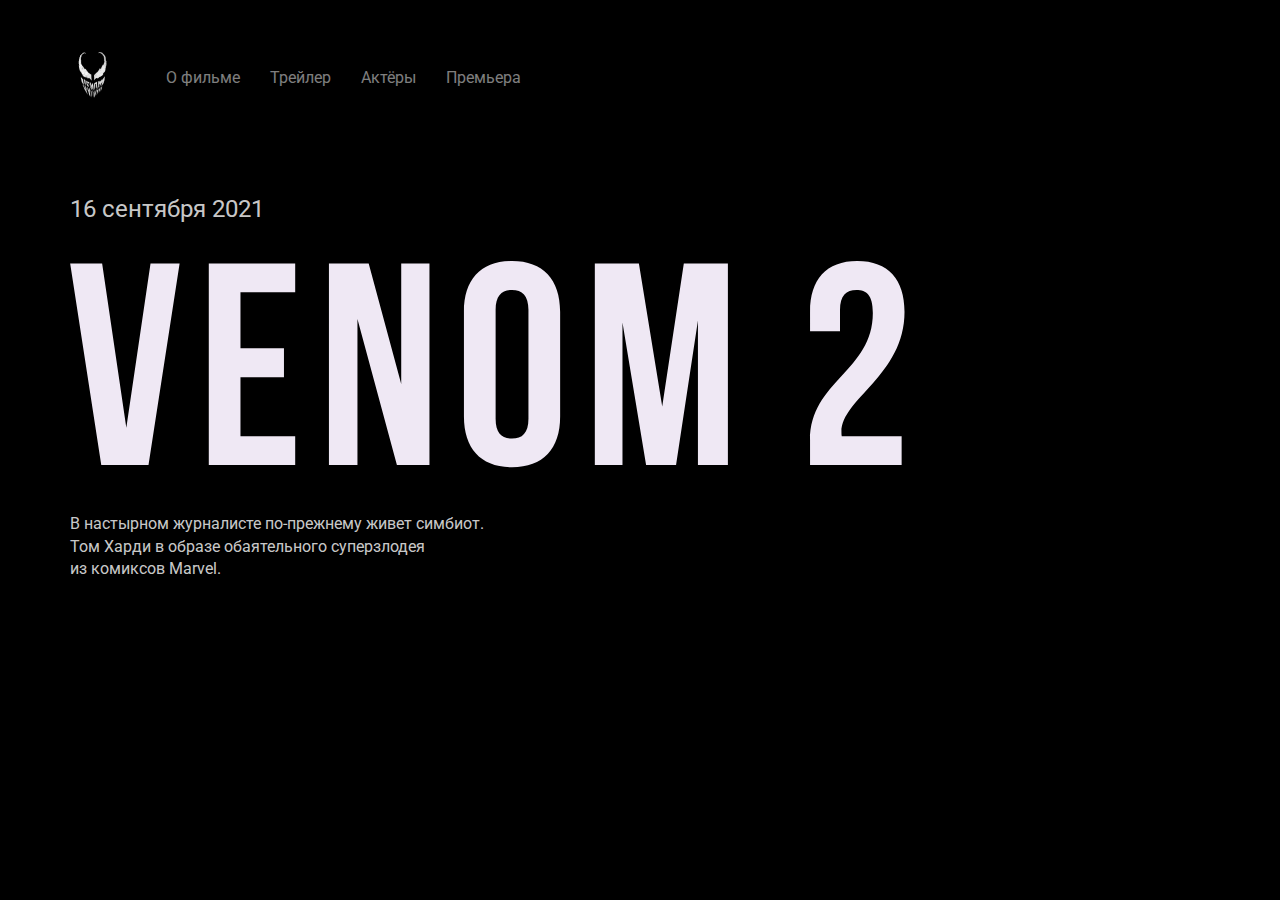
==== index.html @ 4e6f1001 "Создали структуру проекта и сверстали шапку сайта" ====
<!DOCTYPE html>
<html lang="ru">
<head>
    <meta charset="UTF-8">
    <meta http-equiv="X-UA-Compatible" content="IE=edge">
    <meta name="viewport" content="width=device-width, initial-scale=1.0">
    <title>Веном 2 - в кино</title>
    <link rel="preconnect" href="https://fonts.gstatic.com">
    <link href="https://fonts.googleapis.com/css2?family=Roboto:wght@400;700&display=swap" rel="stylesheet">
    <link rel="stylesheet" href="css/normalize.css">
    <link rel="stylesheet" href="css/style.css">
</head>
<body>
<div class="container">
        <header class="header">
            <a href="/" class="link">
                <img width="46" height="71" src="img/logo.png" alt="" class="logo-img">
            </a>
            <nav class="nav">
                <ul class="nav-menu">
                    <li class="nav-menu-item">
                        <a href="info.html/" class="nav-menu-link">О фильме</a>
                    </li>
                    <li class="nav-menu-item">
                        <a href="trailer.html/" class="nav-menu-link">Трейлер</a>
                    </li>
                    <li class="nav-menu-item">
                        <a href="actors.html/" class="nav-menu-link">Актёры</a>
                    </li>
                    <li class="nav-menu-item">
                        <a href="premier.html/" class="nav-menu-link">Премьера</a>
                    </li>
                </ul>
            </nav>
        </header>
        <div class="hero">
            <div class="hero-text">
                <span class="date">16 сентября 2021</span>
                <img src="img/Venom 2.svg" alt="" class="film-logo">
                <p class="about">В настырном журналисте по-прежнему живет симбиот. <br>Том Харди в образе обаятельного суперзлодея <br> из комиксов Marvel.</p>
            </div>
            <!-- /.hero-text -->
             <div class="logo-venom1">
                <div class="logo-venom">

                </div>
                <!-- /.logo-venom -->
            </div>
            <!-- /.logo-venom -->
        </div>
        <!-- /.hero -->
</div>
<!-- /.container -->
</body>
</html>
---- css/style.css ----
body {
  background-color: black;
  color: #fff;
  font-family: "Roboto", sans-serif;
}
.container {
  max-width: 1140px;
  margin: auto;
}
.header {
  display: flex;
  align-items: center;
  padding-top: 40px;
  margin-bottom: 80px;
}
.logo-img {
  display: inline-block;
  margin-right: 50px;
}
.nav-menu {
  margin: 0;
  padding: 0;
  list-style: none;
  display: flex;
}
.nav-menu-item {
  margin-right: 30px;
}
.nav-menu-link {
  text-decoration: none;
  color: rgba(255, 255, 255, 0.5);
}
.date {
  display: block;
  font-size: 24px;
  line-height: 28px;
  margin-bottom: 38px;
  color: rgba(255, 255, 255, 0.8);
}
.about {
  display: block;
  width: 423px;
  height: 66px;
  line-height: 22.4px;
  font-size: 16px;
  margin-top: 40.7px;
  color: rgba(255, 255, 255, 0.8);
}
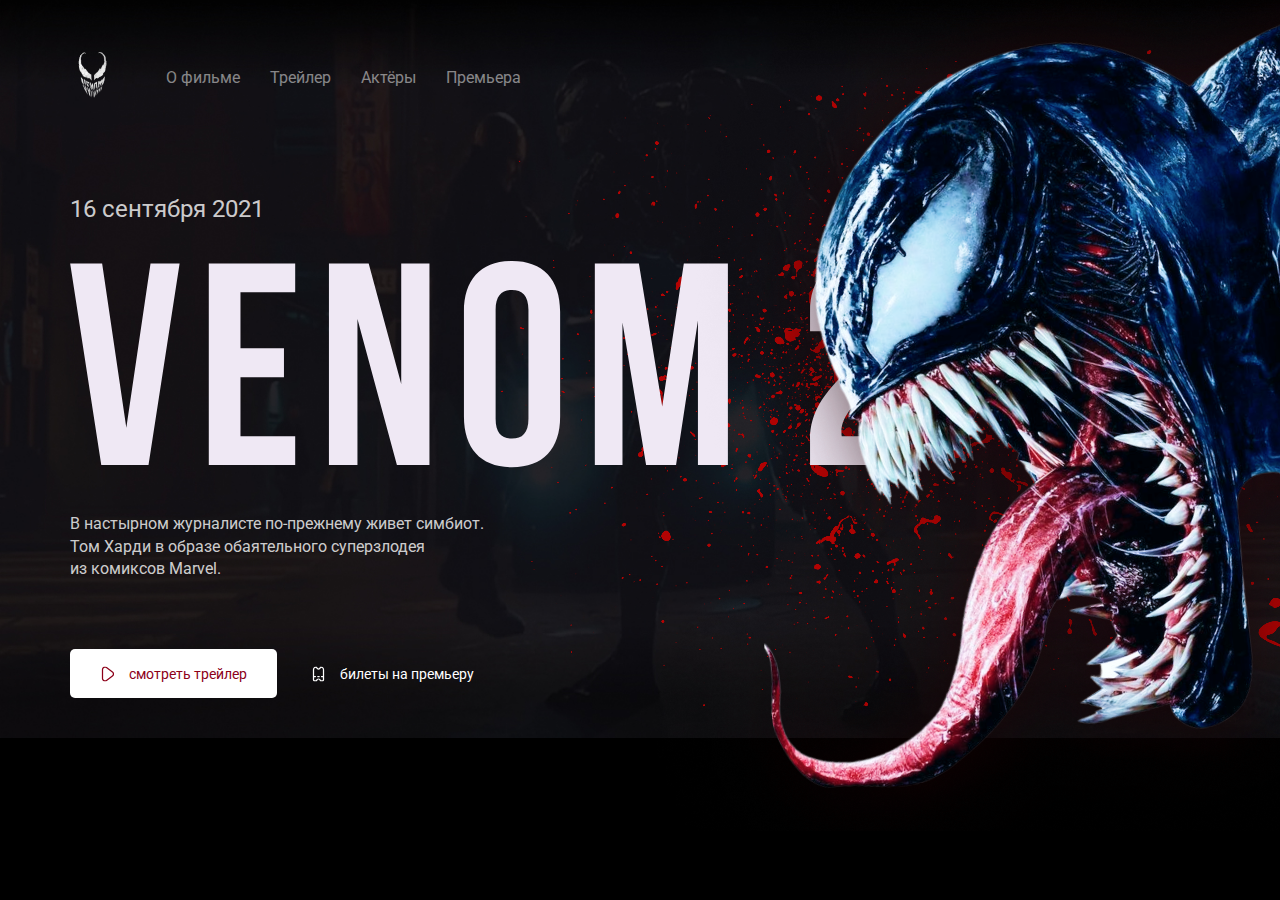
==== commit b5c9daef: "Сверстали главную страниц" ====
--- a/index.html
+++ b/index.html
@@ -10,7 +10,7 @@
     <link rel="stylesheet" href="css/normalize.css">
     <link rel="stylesheet" href="css/style.css">
 </head>
-<body>
+<body class="blood">
 <div class="container">
         <header class="header">
             <a href="/" class="link">
@@ -39,17 +39,21 @@
                 <img src="img/Venom 2.svg" alt="" class="film-logo">
                 <p class="about">В настырном журналисте по-прежнему живет симбиот. <br>Том Харди в образе обаятельного суперзлодея <br> из комиксов Marvel.</p>
             </div>
-            <!-- /.hero-text -->
-             <div class="logo-venom1">
-                <div class="logo-venom">
-
-                </div>
-                <!-- /.logo-venom -->
+            <div class="button-group">
+                <button class="button button-primary">
+                    <img width="15px" src="img/play.svg" alt="" class="button-img">
+                    <span class="button-text">смотреть трейлер</span>
+                </button>
+                <a href="trailer.html" class="button button-link">
+                    <img width="15px" src="img/ticket.svg" alt="" class="button-img">
+                    <span class="button-text">билеты на премьеру</span>
+                </a>
             </div>
-            <!-- /.logo-venom -->
+            <!-- /.button-group -->
         </div>
         <!-- /.hero -->
 </div>
 <!-- /.container -->
+<img src="img/Venom.png" alt="" class="venom">
 </body>
 </html>--- a/css/style.css
+++ b/css/style.css
@@ -1,5 +1,4 @@
 body {
-  background-color: black;
   color: #fff;
   font-family: "Roboto", sans-serif;
 }
@@ -46,3 +45,39 @@
   margin-top: 40.7px;
   color: rgba(255, 255, 255, 0.8);
 }
+.button {
+  padding: 15px 30px;
+  border: none;
+  border-radius: 5px;
+  text-decoration: none;
+  cursor: pointer;
+}
+.button-img,
+.button-text {
+  display: inline-block;
+  vertical-align: middle;
+}
+.button-text {
+  font-size: 14px;
+  line-height: 16px;
+  margin-left: 10px;
+}
+.button-primary {
+  color: #8d0019;
+  background-color: #fff;
+}
+.button-link {
+  color: #fff;
+}
+.button-group {
+  margin-top: 70px;
+}
+.venom {
+  position: absolute;
+  top: 0;
+  right: 0;
+}
+.blood {
+  background: url("../img/Blood.png") no-repeat top right,
+    black url("../img/Background.jpg") no-repeat center center / 100%;
+}
